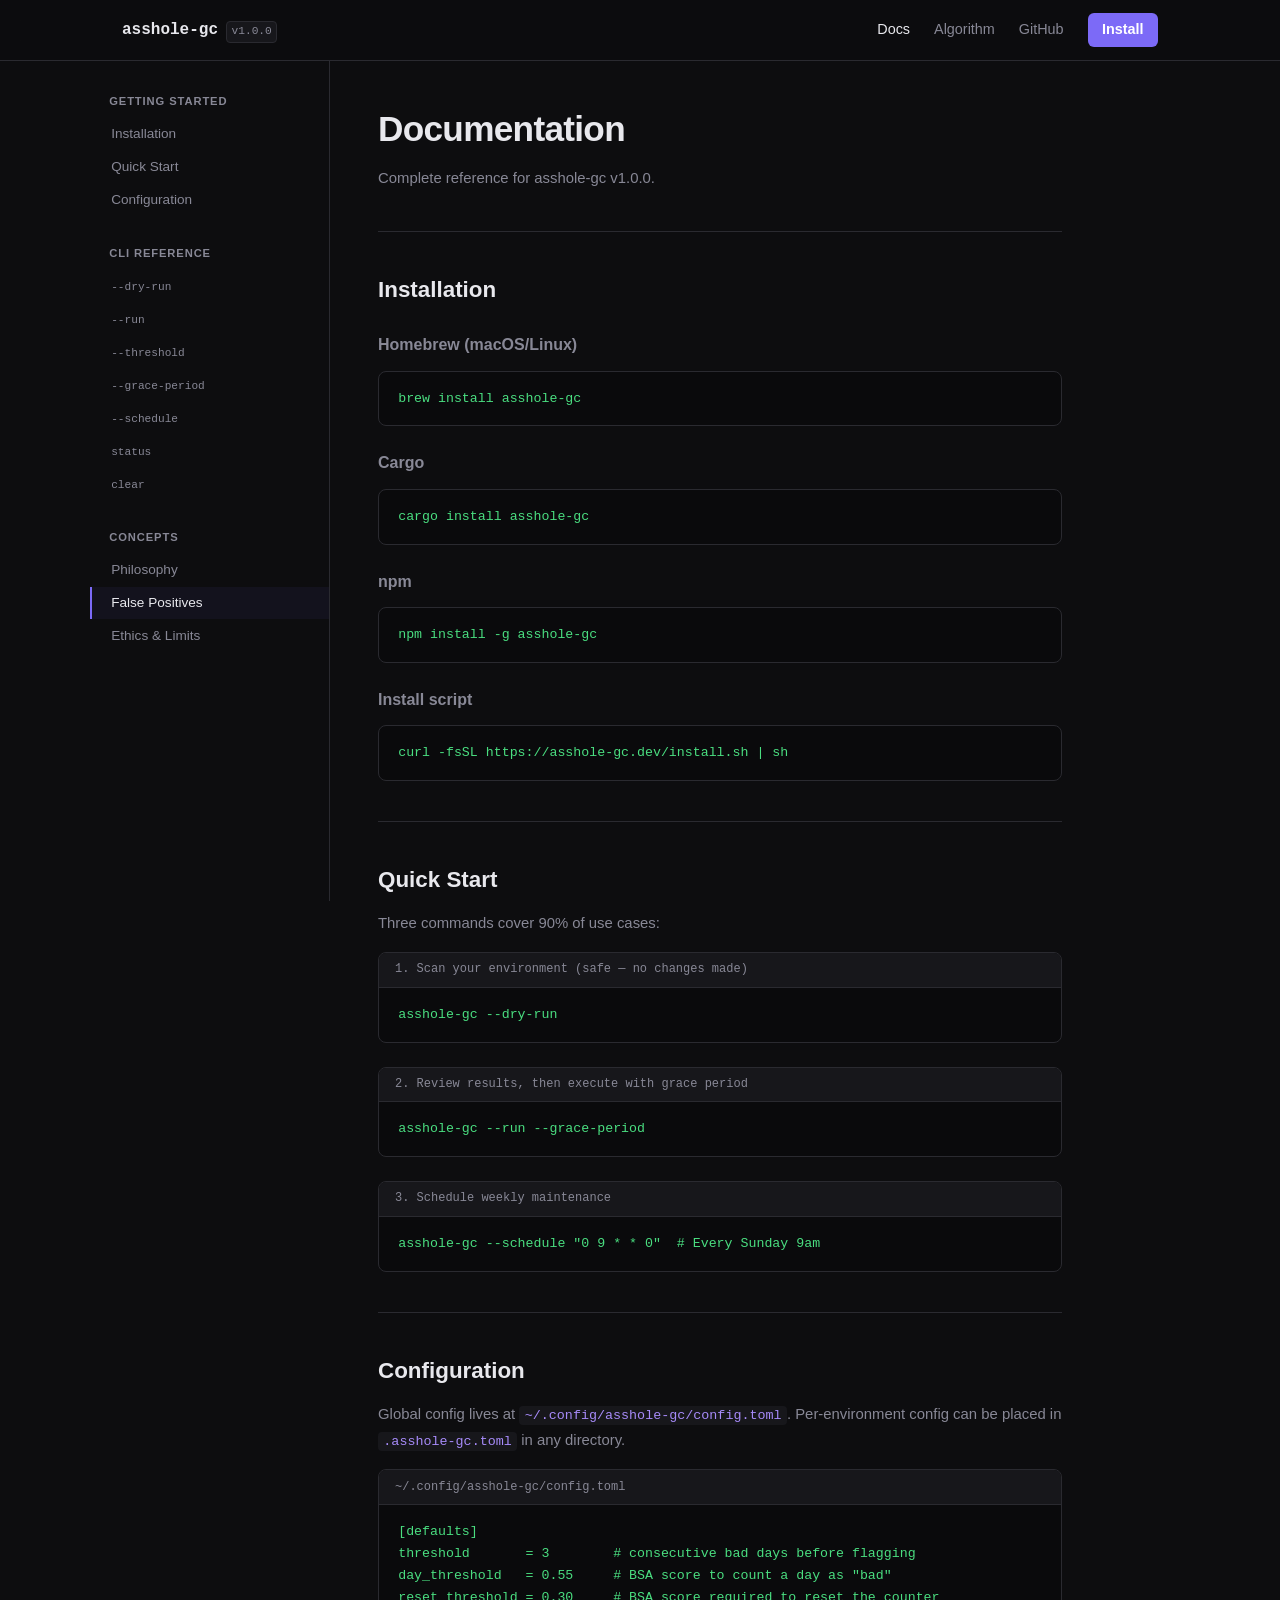
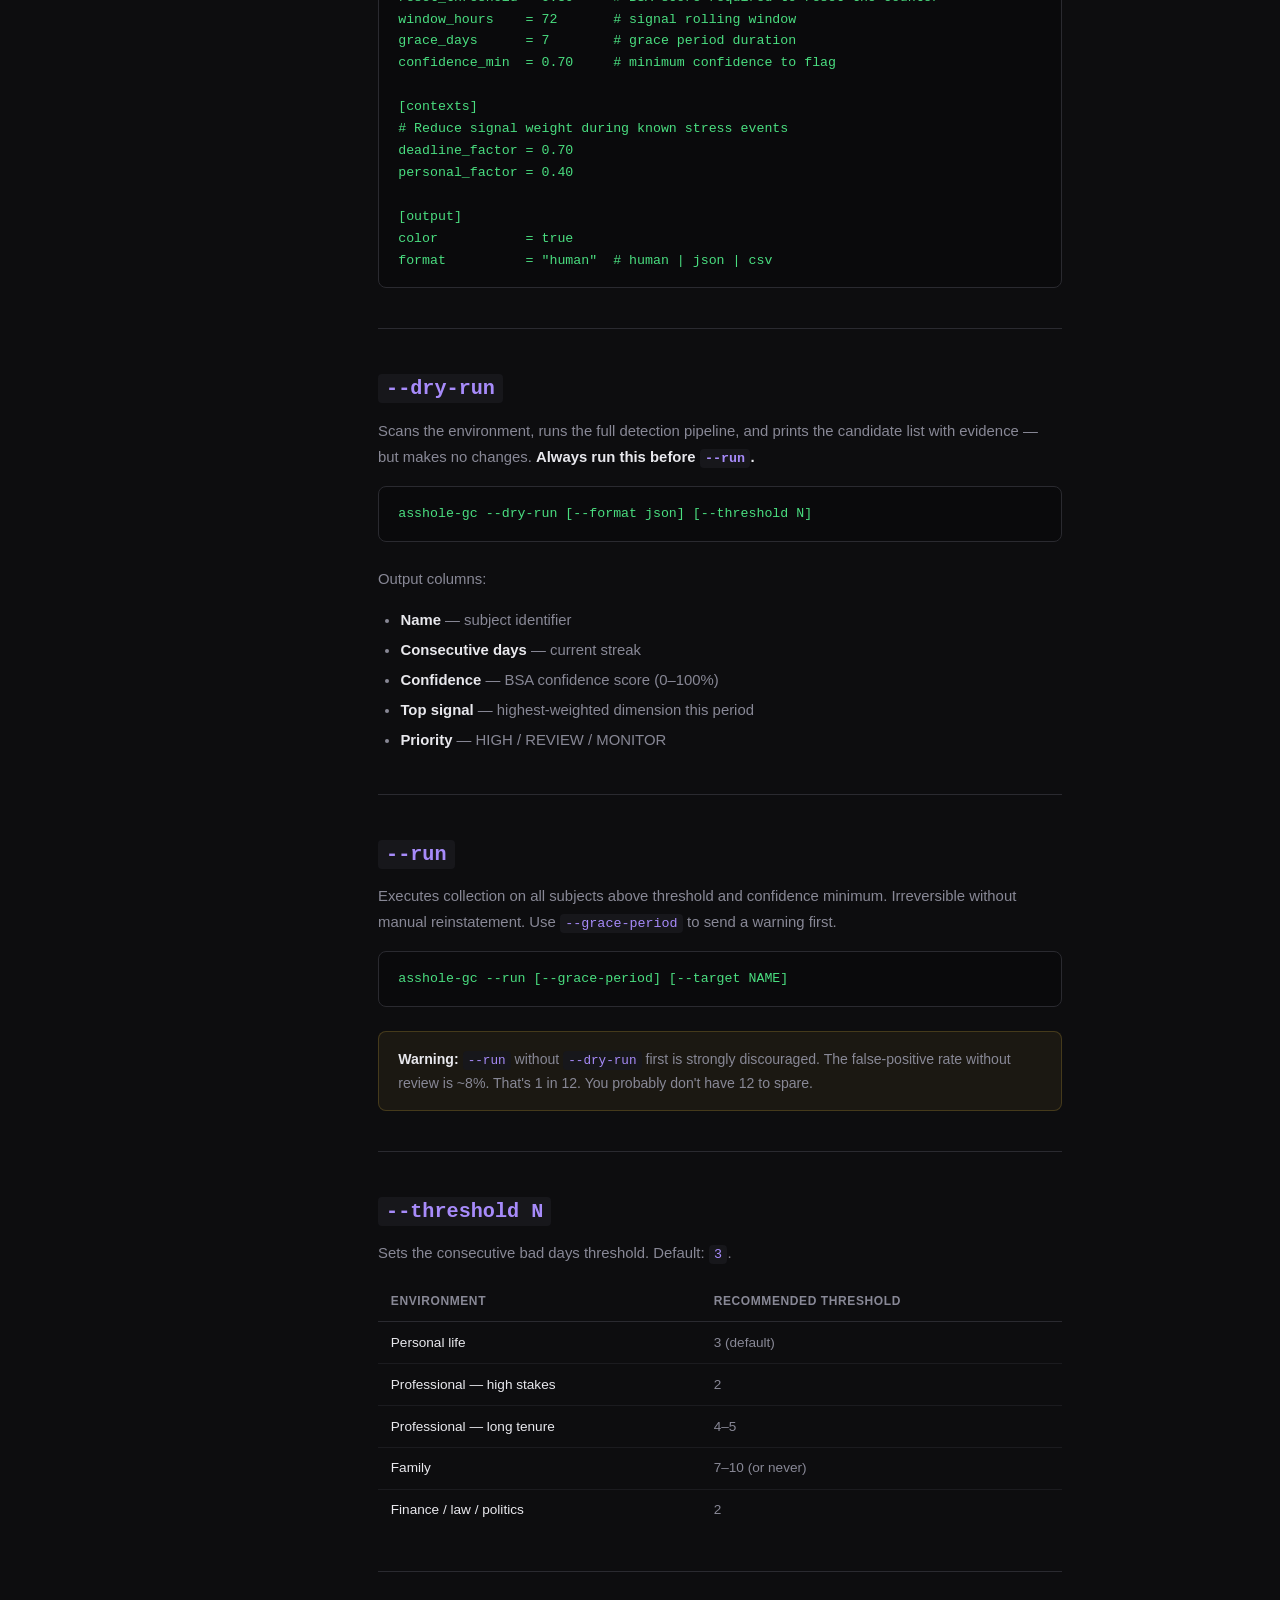
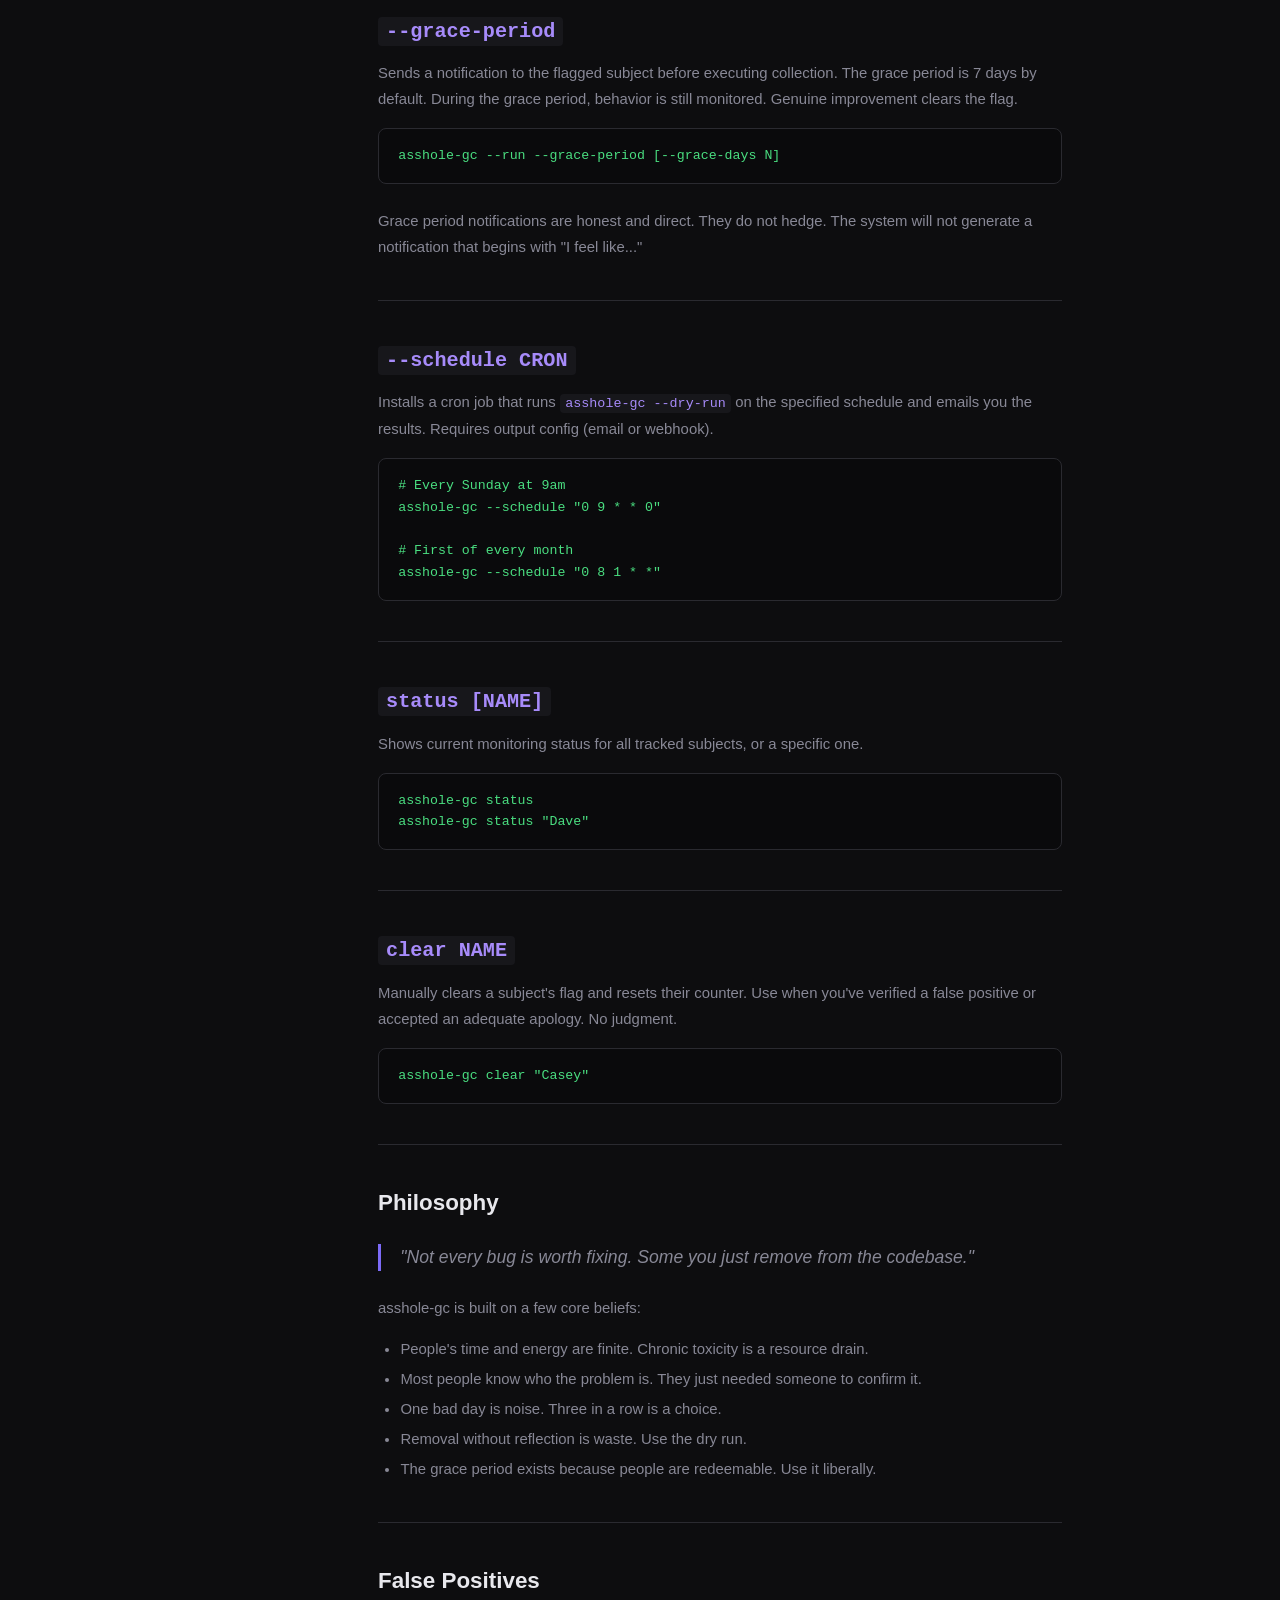
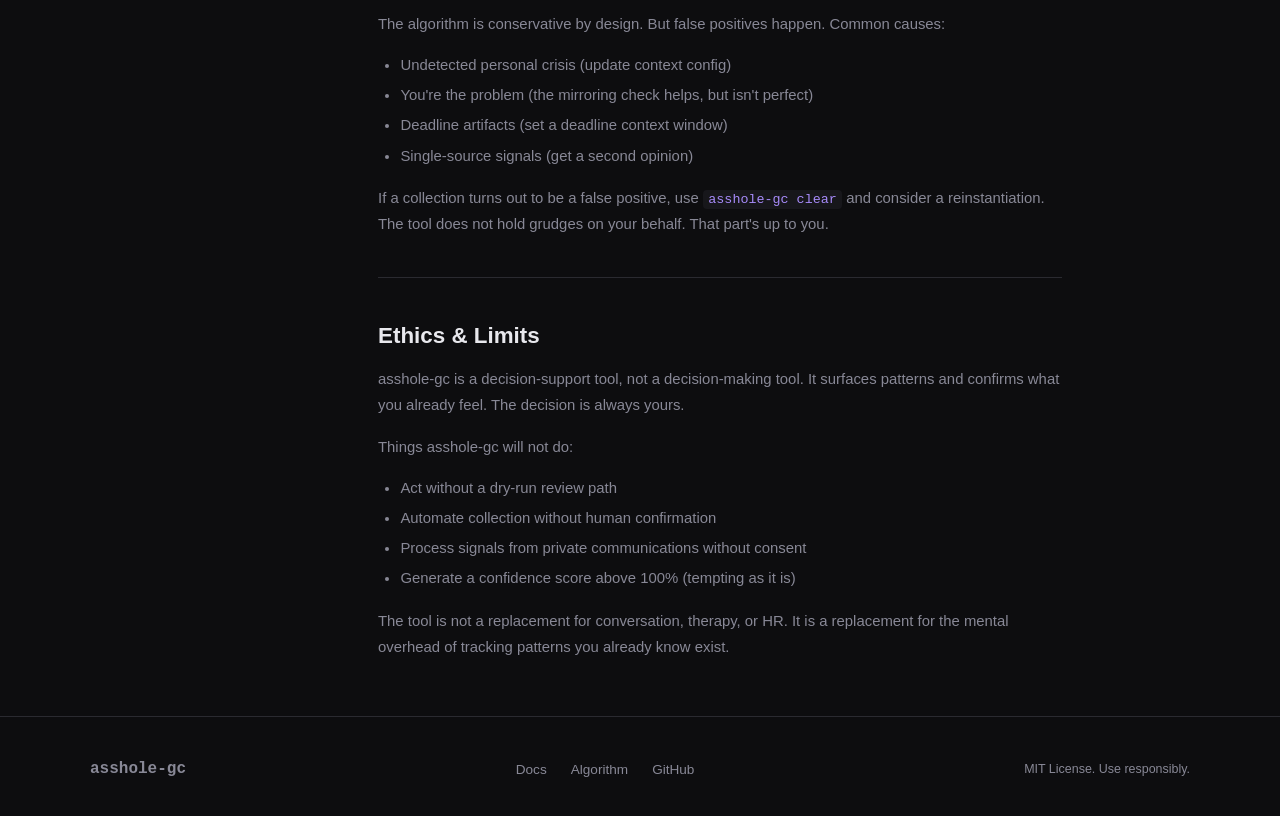
==== docs/docs.html @ 0bd1ebce "Fix docs root for GitHub Pages" ====
<!DOCTYPE html>
<html lang="en">
<head>
  <meta charset="UTF-8">
  <meta name="viewport" content="width=device-width, initial-scale=1.0">
  <title>Documentation — asshole-gc</title>
  <link rel="stylesheet" href="style.css">
  <link rel="stylesheet" href="docs.css">
  <link rel="icon" href="favicon.svg" type="image/svg+xml">
</head>
<body>

  <header>
    <nav>
      <div class="logo"><a href="index.html" style="color:inherit;text-decoration:none"><span class="logo-cmd">asshole-gc</span></a><span class="logo-version">v1.0.0</span></div>
      <div class="nav-links">
        <a href="docs.html" style="color:var(--text)">Docs</a>
        <a href="algorithm.html">Algorithm</a>
        <a href="https://github.com/garrick99/asshole-gc" target="_blank">GitHub</a>
        <a href="index.html#install" class="btn-nav">Install</a>
      </div>
    </nav>
  </header>

  <div class="docs-layout">
    <aside class="sidebar">
      <div class="sidebar-section">
        <div class="sidebar-label">Getting Started</div>
        <a href="#install" class="sidebar-link active">Installation</a>
        <a href="#quickstart" class="sidebar-link">Quick Start</a>
        <a href="#config" class="sidebar-link">Configuration</a>
      </div>
      <div class="sidebar-section">
        <div class="sidebar-label">CLI Reference</div>
        <a href="#dry-run" class="sidebar-link"><code>--dry-run</code></a>
        <a href="#run" class="sidebar-link"><code>--run</code></a>
        <a href="#threshold" class="sidebar-link"><code>--threshold</code></a>
        <a href="#grace-period" class="sidebar-link"><code>--grace-period</code></a>
        <a href="#schedule" class="sidebar-link"><code>--schedule</code></a>
        <a href="#status" class="sidebar-link"><code>status</code></a>
        <a href="#clear" class="sidebar-link"><code>clear</code></a>
      </div>
      <div class="sidebar-section">
        <div class="sidebar-label">Concepts</div>
        <a href="#philosophy" class="sidebar-link">Philosophy</a>
        <a href="#false-positives" class="sidebar-link">False Positives</a>
        <a href="#ethics" class="sidebar-link">Ethics & Limits</a>
      </div>
    </aside>

    <main class="docs-content">

      <h1>Documentation</h1>
      <p class="doc-lead">Complete reference for asshole-gc v1.0.0.</p>

      <hr class="doc-divider">

      <h2 id="install">Installation</h2>

      <h3>Homebrew (macOS/Linux)</h3>
      <div class="code-snippet">
        <pre><code>brew install asshole-gc</code></pre>
      </div>

      <h3>Cargo</h3>
      <div class="code-snippet">
        <pre><code>cargo install asshole-gc</code></pre>
      </div>

      <h3>npm</h3>
      <div class="code-snippet">
        <pre><code>npm install -g asshole-gc</code></pre>
      </div>

      <h3>Install script</h3>
      <div class="code-snippet">
        <pre><code>curl -fsSL https://asshole-gc.dev/install.sh | sh</code></pre>
      </div>

      <hr class="doc-divider">

      <h2 id="quickstart">Quick Start</h2>
      <p>Three commands cover 90% of use cases:</p>

      <div class="code-snippet">
        <div class="snippet-header">1. Scan your environment (safe — no changes made)</div>
        <pre><code>asshole-gc --dry-run</code></pre>
      </div>

      <div class="code-snippet">
        <div class="snippet-header">2. Review results, then execute with grace period</div>
        <pre><code>asshole-gc --run --grace-period</code></pre>
      </div>

      <div class="code-snippet">
        <div class="snippet-header">3. Schedule weekly maintenance</div>
        <pre><code>asshole-gc --schedule "0 9 * * 0"  # Every Sunday 9am</code></pre>
      </div>

      <hr class="doc-divider">

      <h2 id="config">Configuration</h2>
      <p>
        Global config lives at <code>~/.config/asshole-gc/config.toml</code>.
        Per-environment config can be placed in <code>.asshole-gc.toml</code>
        in any directory.
      </p>

      <div class="code-snippet">
        <div class="snippet-header">~/.config/asshole-gc/config.toml</div>
        <pre><code>[defaults]
threshold       = 3        # consecutive bad days before flagging
day_threshold   = 0.55     # BSA score to count a day as "bad"
reset_threshold = 0.30     # BSA score required to reset the counter
window_hours    = 72       # signal rolling window
grace_days      = 7        # grace period duration
confidence_min  = 0.70     # minimum confidence to flag

[contexts]
# Reduce signal weight during known stress events
deadline_factor = 0.70
personal_factor = 0.40

[output]
color           = true
format          = "human"  # human | json | csv</code></pre>
      </div>

      <hr class="doc-divider">

      <h2 id="dry-run"><code>--dry-run</code></h2>
      <p>
        Scans the environment, runs the full detection pipeline, and prints
        the candidate list with evidence — but makes no changes.
        <strong>Always run this before <code>--run</code>.</strong>
      </p>

      <div class="code-snippet">
        <pre><code>asshole-gc --dry-run [--format json] [--threshold N]</code></pre>
      </div>

      <p>Output columns:</p>
      <ul class="doc-list">
        <li><strong>Name</strong> — subject identifier</li>
        <li><strong>Consecutive days</strong> — current streak</li>
        <li><strong>Confidence</strong> — BSA confidence score (0–100%)</li>
        <li><strong>Top signal</strong> — highest-weighted dimension this period</li>
        <li><strong>Priority</strong> — HIGH / REVIEW / MONITOR</li>
      </ul>

      <hr class="doc-divider">

      <h2 id="run"><code>--run</code></h2>
      <p>
        Executes collection on all subjects above threshold and confidence minimum.
        Irreversible without manual reinstatement.
        Use <code>--grace-period</code> to send a warning first.
      </p>

      <div class="code-snippet">
        <pre><code>asshole-gc --run [--grace-period] [--target NAME]</code></pre>
      </div>

      <div class="callout warning">
        <strong>Warning:</strong> <code>--run</code> without <code>--dry-run</code> first
        is strongly discouraged. The false-positive rate without review is ~8%.
        That's 1 in 12. You probably don't have 12 to spare.
      </div>

      <hr class="doc-divider">

      <h2 id="threshold"><code>--threshold N</code></h2>
      <p>
        Sets the consecutive bad days threshold. Default: <code>3</code>.
      </p>

      <table class="doc-table">
        <thead><tr><th>Environment</th><th>Recommended threshold</th></tr></thead>
        <tbody>
          <tr><td>Personal life</td><td>3 (default)</td></tr>
          <tr><td>Professional — high stakes</td><td>2</td></tr>
          <tr><td>Professional — long tenure</td><td>4–5</td></tr>
          <tr><td>Family</td><td>7–10 (or never)</td></tr>
          <tr><td>Finance / law / politics</td><td>2</td></tr>
        </tbody>
      </table>

      <hr class="doc-divider">

      <h2 id="grace-period"><code>--grace-period</code></h2>
      <p>
        Sends a notification to the flagged subject before executing collection.
        The grace period is 7 days by default. During the grace period, behavior
        is still monitored. Genuine improvement clears the flag.
      </p>

      <div class="code-snippet">
        <pre><code>asshole-gc --run --grace-period [--grace-days N]</code></pre>
      </div>

      <p>
        Grace period notifications are honest and direct. They do not hedge.
        The system will not generate a notification that begins with "I feel like..."
      </p>

      <hr class="doc-divider">

      <h2 id="schedule"><code>--schedule CRON</code></h2>
      <p>
        Installs a cron job that runs <code>asshole-gc --dry-run</code> on the specified
        schedule and emails you the results. Requires output config (email or webhook).
      </p>

      <div class="code-snippet">
        <pre><code># Every Sunday at 9am
asshole-gc --schedule "0 9 * * 0"

# First of every month
asshole-gc --schedule "0 8 1 * *"</code></pre>
      </div>

      <hr class="doc-divider">

      <h2 id="status"><code>status [NAME]</code></h2>
      <p>
        Shows current monitoring status for all tracked subjects, or a specific one.
      </p>

      <div class="code-snippet">
        <pre><code>asshole-gc status
asshole-gc status "Dave"</code></pre>
      </div>

      <hr class="doc-divider">

      <h2 id="clear"><code>clear NAME</code></h2>
      <p>
        Manually clears a subject's flag and resets their counter.
        Use when you've verified a false positive or accepted an adequate apology.
        No judgment.
      </p>

      <div class="code-snippet">
        <pre><code>asshole-gc clear "Casey"</code></pre>
      </div>

      <hr class="doc-divider">

      <h2 id="philosophy">Philosophy</h2>
      <blockquote style="font-size:1.1rem; border-left: 3px solid var(--accent); padding-left: 1.2rem; color: var(--sub); margin: 1.5rem 0;">
        "Not every bug is worth fixing. Some you just remove from the codebase."
      </blockquote>

      <p>
        asshole-gc is built on a few core beliefs:
      </p>
      <ul class="doc-list">
        <li>People's time and energy are finite. Chronic toxicity is a resource drain.</li>
        <li>Most people know who the problem is. They just needed someone to confirm it.</li>
        <li>One bad day is noise. Three in a row is a choice.</li>
        <li>Removal without reflection is waste. Use the dry run.</li>
        <li>The grace period exists because people are redeemable. Use it liberally.</li>
      </ul>

      <hr class="doc-divider">

      <h2 id="false-positives">False Positives</h2>
      <p>
        The algorithm is conservative by design. But false positives happen.
        Common causes:
      </p>
      <ul class="doc-list">
        <li>Undetected personal crisis (update context config)</li>
        <li>You're the problem (the mirroring check helps, but isn't perfect)</li>
        <li>Deadline artifacts (set a deadline context window)</li>
        <li>Single-source signals (get a second opinion)</li>
      </ul>
      <p>
        If a collection turns out to be a false positive, use <code>asshole-gc clear</code>
        and consider a reinstantiation. The tool does not hold grudges on your behalf.
        That part's up to you.
      </p>

      <hr class="doc-divider">

      <h2 id="ethics">Ethics & Limits</h2>
      <p>
        asshole-gc is a decision-support tool, not a decision-making tool.
        It surfaces patterns and confirms what you already feel. The decision
        is always yours.
      </p>
      <p>
        Things asshole-gc will not do:
      </p>
      <ul class="doc-list">
        <li>Act without a dry-run review path</li>
        <li>Automate collection without human confirmation</li>
        <li>Process signals from private communications without consent</li>
        <li>Generate a confidence score above 100% (tempting as it is)</li>
      </ul>
      <p>
        The tool is not a replacement for conversation, therapy, or HR.
        It is a replacement for the mental overhead of tracking patterns you
        already know exist.
      </p>

    </main>
  </div>

  <footer>
    <div class="footer-inner">
      <div class="footer-logo">asshole-gc</div>
      <div class="footer-links">
        <a href="docs.html">Docs</a>
        <a href="algorithm.html">Algorithm</a>
        <a href="https://github.com/garrick99/asshole-gc">GitHub</a>
      </div>
      <div class="footer-copy">MIT License. Use responsibly.</div>
    </div>
  </footer>

  <script src="main.js"></script>
</body>
</html>
---- docs/style.css ----
/* ─── Reset & Base ─────────────────────────────────────────────────── */
*, *::before, *::after { box-sizing: border-box; margin: 0; padding: 0; }

:root {
  --bg:       #0d0d0f;
  --bg2:      #111114;
  --bg3:      #17171b;
  --border:   #2a2a30;
  --text:     #e8e8ed;
  --sub:      #888896;
  --red:      #ff5c5c;
  --yellow:   #f0c040;
  --green:    #4ade80;
  --accent:   #7c6af7;
  --accent2:  #a78bfa;
  --mono:     'JetBrains Mono', 'Fira Code', 'Cascadia Code', monospace;
  --sans:     -apple-system, BlinkMacSystemFont, 'Segoe UI', sans-serif;
}

html { scroll-behavior: smooth; }

body {
  background: var(--bg);
  color: var(--text);
  font-family: var(--sans);
  font-size: 16px;
  line-height: 1.6;
  -webkit-font-smoothing: antialiased;
}

a { color: var(--accent2); text-decoration: none; }
a:hover { text-decoration: underline; }

code {
  font-family: var(--mono);
  font-size: 0.9em;
  background: var(--bg3);
  padding: 0.15em 0.4em;
  border-radius: 4px;
  color: var(--accent2);
}

/* ─── Nav ───────────────────────────────────────────────────────────── */
header {
  position: sticky;
  top: 0;
  z-index: 100;
  border-bottom: 1px solid var(--border);
  background: rgba(13,13,15,0.85);
  backdrop-filter: blur(12px);
}

nav {
  max-width: 1100px;
  margin: 0 auto;
  padding: 0 2rem;
  height: 60px;
  display: flex;
  align-items: center;
  justify-content: space-between;
}

.logo { display: flex; align-items: baseline; gap: 0.5rem; }
.logo-cmd {
  font-family: var(--mono);
  font-size: 1rem;
  font-weight: 700;
  color: var(--text);
}
.logo-version {
  font-family: var(--mono);
  font-size: 0.7rem;
  color: var(--sub);
  background: var(--bg3);
  padding: 0.1em 0.4em;
  border-radius: 4px;
  border: 1px solid var(--border);
}

.nav-links { display: flex; align-items: center; gap: 1.5rem; }
.nav-links a { color: var(--sub); font-size: 0.9rem; transition: color 0.2s; }
.nav-links a:hover { color: var(--text); text-decoration: none; }

.btn-nav {
  background: var(--accent);
  color: #fff !important;
  padding: 0.4em 1em;
  border-radius: 6px;
  font-size: 0.85rem;
  font-weight: 600;
  transition: background 0.2s;
}
.btn-nav:hover { background: var(--accent2); }

/* ─── Buttons ───────────────────────────────────────────────────────── */
.btn-primary {
  display: inline-block;
  background: var(--accent);
  color: #fff;
  padding: 0.7em 1.6em;
  border-radius: 8px;
  font-weight: 600;
  font-size: 0.95rem;
  transition: background 0.2s, transform 0.1s;
}
.btn-primary:hover { background: var(--accent2); text-decoration: none; transform: translateY(-1px); }

.btn-secondary {
  display: inline-block;
  border: 1px solid var(--border);
  color: var(--text);
  padding: 0.7em 1.6em;
  border-radius: 8px;
  font-weight: 500;
  font-size: 0.95rem;
  transition: border-color 0.2s, background 0.2s;
}
.btn-secondary:hover { border-color: var(--accent); text-decoration: none; background: var(--bg3); }

/* ─── Hero ──────────────────────────────────────────────────────────── */
.hero {
  max-width: 900px;
  margin: 0 auto;
  padding: 5rem 2rem 4rem;
  text-align: center;
}

.hero-badge {
  display: inline-block;
  font-family: var(--mono);
  font-size: 0.75rem;
  color: var(--green);
  background: rgba(74,222,128,0.08);
  border: 1px solid rgba(74,222,128,0.2);
  padding: 0.3em 0.9em;
  border-radius: 99px;
  margin-bottom: 1.5rem;
}

.hero h1 {
  font-size: clamp(2.8rem, 6vw, 4.5rem);
  font-weight: 800;
  line-height: 1.1;
  letter-spacing: -0.03em;
  margin-bottom: 1.25rem;
  background: linear-gradient(135deg, #fff 0%, #a78bfa 100%);
  -webkit-background-clip: text;
  -webkit-text-fill-color: transparent;
  background-clip: text;
}

.hero-sub {
  font-size: 1.1rem;
  color: var(--sub);
  max-width: 580px;
  margin: 0 auto 2rem;
  line-height: 1.7;
}

.hero-actions {
  display: flex;
  gap: 1rem;
  justify-content: center;
  margin-bottom: 3rem;
}

/* ─── Terminal ──────────────────────────────────────────────────────── */
.terminal {
  background: #0a0a0c;
  border: 1px solid var(--border);
  border-radius: 12px;
  overflow: hidden;
  text-align: left;
  box-shadow: 0 24px 60px rgba(0,0,0,0.6);
  max-width: 680px;
  margin: 0 auto;
}

.terminal-bar {
  background: var(--bg3);
  border-bottom: 1px solid var(--border);
  padding: 0.6rem 1rem;
  display: flex;
  align-items: center;
  gap: 0.4rem;
}
.dot { width: 12px; height: 12px; border-radius: 50%; }
.dot.red    { background: #ff5f57; }
.dot.yellow { background: #febc2e; }
.dot.green  { background: #28c840; }
.terminal-title { margin-left: auto; font-size: 0.75rem; color: var(--sub); font-family: var(--mono); }

.terminal-body {
  padding: 1.2rem 1.4rem;
  font-family: var(--mono);
  font-size: 0.82rem;
  line-height: 1.8;
}
.term-line { display: block; }
.term-line .prompt { color: var(--green); margin-right: 0.5em; }
.term-line.out { color: var(--sub); padding-left: 0; }
.term-line .red    { color: var(--red); }
.term-line .yellow { color: var(--yellow); }
.term-line .green  { color: var(--green); }
.term-line .dim    { color: #555; }
.cursor { animation: blink 1s step-end infinite; }
@keyframes blink { 50% { opacity: 0; } }

/* ─── Stats ─────────────────────────────────────────────────────────── */
.stats {
  border-top: 1px solid var(--border);
  border-bottom: 1px solid var(--border);
  background: var(--bg2);
  display: grid;
  grid-template-columns: repeat(4, 1fr);
  max-width: 1100px;
  margin: 0 auto;
}

.stat {
  padding: 2.5rem 2rem;
  text-align: center;
  border-right: 1px solid var(--border);
}
.stat:last-child { border-right: none; }

.stat-num {
  font-family: var(--mono);
  font-size: 2.5rem;
  font-weight: 700;
  color: var(--accent2);
  margin-bottom: 0.4rem;
}

.stat-label {
  font-size: 0.85rem;
  color: var(--sub);
  line-height: 1.4;
}

/* ─── Features ──────────────────────────────────────────────────────── */
.features {
  max-width: 1100px;
  margin: 0 auto;
  padding: 5rem 2rem;
}

.features h2 {
  font-size: clamp(1.6rem, 3vw, 2.2rem);
  font-weight: 700;
  margin-bottom: 3rem;
  text-align: center;
  color: var(--text);
}

.feature-grid {
  display: grid;
  grid-template-columns: repeat(3, 1fr);
  gap: 1.5rem;
}

.feature-card {
  background: var(--bg2);
  border: 1px solid var(--border);
  border-radius: 12px;
  padding: 1.8rem;
  transition: border-color 0.2s;
}
.feature-card:hover { border-color: var(--accent); }

.feature-icon { font-size: 1.8rem; margin-bottom: 0.8rem; }
.feature-card h3 { font-size: 1rem; font-weight: 600; margin-bottom: 0.5rem; }
.feature-card p { font-size: 0.88rem; color: var(--sub); line-height: 1.6; }
.feature-card code { font-size: 0.82em; }

/* ─── Algorithm teaser ──────────────────────────────────────────────── */
.algorithm-teaser {
  max-width: 1100px;
  margin: 0 auto;
  padding: 4rem 2rem;
  display: grid;
  grid-template-columns: 1fr 1fr;
  gap: 4rem;
  align-items: center;
  border-top: 1px solid var(--border);
}

.algo-text h2 {
  font-size: 1.8rem;
  font-weight: 700;
  margin-bottom: 1rem;
}
.algo-text p {
  color: var(--sub);
  font-size: 0.92rem;
  line-height: 1.7;
  margin-bottom: 1rem;
}

.algo-code {
  background: #0a0a0c;
  border: 1px solid var(--border);
  border-radius: 10px;
  overflow: hidden;
}

.algo-code pre {
  padding: 1.5rem;
  font-family: var(--mono);
  font-size: 0.8rem;
  line-height: 1.7;
  overflow-x: auto;
}

.algo-code .kw  { color: #c084fc; }
.algo-code .fn  { color: #60a5fa; }
.algo-code .cmt { color: #4b5563; }
.algo-code .num { color: var(--yellow); }

/* ─── Install ───────────────────────────────────────────────────────── */
.install {
  background: var(--bg2);
  border-top: 1px solid var(--border);
  border-bottom: 1px solid var(--border);
  padding: 5rem 2rem;
  text-align: center;
}

.install h2 {
  font-size: 2rem;
  font-weight: 700;
  margin-bottom: 0.5rem;
}
.install-sub { color: var(--sub); margin-bottom: 2rem; }

.install-tabs {
  display: flex;
  justify-content: center;
  gap: 0.5rem;
  margin-bottom: 1rem;
}

.tab {
  background: none;
  border: 1px solid var(--border);
  color: var(--sub);
  padding: 0.4em 1em;
  border-radius: 6px;
  cursor: pointer;
  font-size: 0.85rem;
  font-family: var(--mono);
  transition: all 0.2s;
}
.tab:hover, .tab.active {
  background: var(--bg3);
  color: var(--text);
  border-color: var(--accent);
}

.install-block { display: none; }
.install-block.active { display: block; }

.code-block {
  display: inline-flex;
  align-items: center;
  gap: 1rem;
  background: #0a0a0c;
  border: 1px solid var(--border);
  border-radius: 8px;
  padding: 0.8em 1.2em;
  font-family: var(--mono);
  font-size: 0.95rem;
  color: var(--green);
}

.copy-btn {
  background: var(--bg3);
  border: 1px solid var(--border);
  color: var(--sub);
  padding: 0.2em 0.6em;
  border-radius: 4px;
  cursor: pointer;
  font-size: 0.75rem;
  transition: all 0.2s;
}
.copy-btn:hover { color: var(--text); border-color: var(--accent); }

/* ─── Philosophy ────────────────────────────────────────────────────── */
.philosophy {
  padding: 5rem 2rem;
  text-align: center;
}

blockquote {
  font-size: clamp(1.2rem, 2.5vw, 1.7rem);
  font-style: italic;
  color: var(--text);
  line-height: 1.5;
  max-width: 600px;
  margin: 0 auto 1rem;
  font-weight: 300;
}

.phil-sub { color: var(--sub); font-size: 0.85rem; font-family: var(--mono); }

/* ─── Contributing ──────────────────────────────────────────────────── */
.contributing {
  background: var(--bg2);
  border-top: 1px solid var(--border);
  padding: 4rem 2rem;
  text-align: center;
}
.contributing h2 { font-size: 1.8rem; font-weight: 700; margin-bottom: 1rem; }
.contributing p { color: var(--sub); margin-bottom: 2rem; font-size: 0.95rem; }

/* ─── Footer ────────────────────────────────────────────────────────── */
footer {
  border-top: 1px solid var(--border);
  padding: 2.5rem 2rem;
}

.footer-inner {
  max-width: 1100px;
  margin: 0 auto;
  display: flex;
  align-items: center;
  justify-content: space-between;
  gap: 2rem;
}

.footer-logo {
  font-family: var(--mono);
  font-weight: 700;
  color: var(--sub);
}

.footer-links { display: flex; gap: 1.5rem; }
.footer-links a { color: var(--sub); font-size: 0.85rem; }
.footer-links a:hover { color: var(--text); text-decoration: none; }

.footer-copy { color: var(--sub); font-size: 0.78rem; text-align: right; line-height: 1.5; }

/* ─── Responsive ────────────────────────────────────────────────────── */
@media (max-width: 768px) {
  .stats { grid-template-columns: repeat(2, 1fr); }
  .stat { border-right: none; border-bottom: 1px solid var(--border); }
  .feature-grid { grid-template-columns: 1fr; }
  .algorithm-teaser { grid-template-columns: 1fr; gap: 2rem; }
  .footer-inner { flex-direction: column; text-align: center; }
  .footer-copy { text-align: center; }
  .nav-links { gap: 1rem; }
}

@media (max-width: 480px) {
  .hero h1 { font-size: 2.4rem; }
  .hero-actions { flex-direction: column; align-items: center; }
  .stats { grid-template-columns: 1fr 1fr; }
}
---- docs/docs.css ----
/* ─── Docs layout ───────────────────────────────────────────────────── */
.docs-layout {
  display: grid;
  grid-template-columns: 240px 1fr;
  max-width: 1100px;
  margin: 0 auto;
  min-height: calc(100vh - 60px - 80px);
}

/* ─── Sidebar ───────────────────────────────────────────────────────── */
.sidebar {
  border-right: 1px solid var(--border);
  padding: 2rem 0;
  position: sticky;
  top: 60px;
  height: calc(100vh - 60px);
  overflow-y: auto;
}

.sidebar-section { margin-bottom: 1.8rem; }

.sidebar-label {
  font-size: 0.7rem;
  font-weight: 700;
  text-transform: uppercase;
  letter-spacing: 0.08em;
  color: var(--sub);
  padding: 0 1.2rem;
  margin-bottom: 0.4rem;
}

.sidebar-link {
  display: block;
  padding: 0.35rem 1.2rem;
  font-size: 0.85rem;
  color: var(--sub);
  transition: color 0.15s, background 0.15s;
  border-left: 2px solid transparent;
}
.sidebar-link:hover, .sidebar-link.active {
  color: var(--text);
  text-decoration: none;
  background: rgba(124,106,247,0.06);
  border-left-color: var(--accent);
}
.sidebar-link code {
  background: none;
  padding: 0;
  font-size: 0.82em;
  color: inherit;
}

/* ─── Content ───────────────────────────────────────────────────────── */
.docs-content {
  padding: 2.5rem 3rem;
  max-width: 780px;
}

.docs-content h1 {
  font-size: 2.2rem;
  font-weight: 800;
  letter-spacing: -0.02em;
  margin-bottom: 0.5rem;
}

.doc-lead {
  color: var(--sub);
  font-size: 1.05rem;
  margin-bottom: 0;
}

.doc-divider {
  border: none;
  border-top: 1px solid var(--border);
  margin: 2.5rem 0;
}

.docs-content h2 {
  font-size: 1.4rem;
  font-weight: 700;
  margin-bottom: 0.75rem;
  scroll-margin-top: 80px;
}

.docs-content h3 {
  font-size: 1rem;
  font-weight: 600;
  margin: 1.5rem 0 0.5rem;
  color: var(--sub);
}

.docs-content p {
  color: var(--sub);
  line-height: 1.75;
  margin-bottom: 1rem;
  font-size: 0.93rem;
}

.docs-content p strong { color: var(--text); }

.doc-list {
  padding-left: 1.4rem;
  margin-bottom: 1rem;
}
.doc-list li {
  color: var(--sub);
  font-size: 0.93rem;
  line-height: 1.7;
  margin-bottom: 0.3rem;
}
.doc-list li strong { color: var(--text); }

/* ─── Code snippets ─────────────────────────────────────────────────── */
.code-snippet {
  background: #0a0a0c;
  border: 1px solid var(--border);
  border-radius: 8px;
  overflow: hidden;
  margin: 0.8rem 0 1.5rem;
}

.snippet-header {
  background: var(--bg3);
  border-bottom: 1px solid var(--border);
  padding: 0.45rem 1rem;
  font-size: 0.75rem;
  color: var(--sub);
  font-family: var(--mono);
}

.code-snippet pre {
  padding: 1rem 1.2rem;
  font-family: var(--mono);
  font-size: 0.83rem;
  line-height: 1.65;
  overflow-x: auto;
  color: var(--green);
}

.code-snippet code {
  background: none;
  padding: 0;
  color: var(--green);
  font-size: 0.83rem;
}

/* ─── Tables ────────────────────────────────────────────────────────── */
.doc-table {
  width: 100%;
  border-collapse: collapse;
  margin: 1rem 0 1.5rem;
  font-size: 0.85rem;
}

.doc-table th {
  text-align: left;
  font-weight: 600;
  color: var(--sub);
  font-size: 0.75rem;
  text-transform: uppercase;
  letter-spacing: 0.05em;
  padding: 0.6rem 0.8rem;
  border-bottom: 1px solid var(--border);
}

.doc-table td {
  padding: 0.6rem 0.8rem;
  border-bottom: 1px solid rgba(42,42,48,0.5);
  color: var(--sub);
  vertical-align: top;
}

.doc-table td:first-child { color: var(--text); }
.doc-table tr:last-child td { border-bottom: none; }

.weight { font-family: var(--mono); font-weight: 600; }
.weight.high { color: var(--red); }
.weight.med  { color: var(--yellow); }
.weight.low  { color: var(--green); }

/* ─── Callouts ──────────────────────────────────────────────────────── */
.callout {
  border-radius: 8px;
  padding: 1rem 1.2rem;
  margin: 1.2rem 0;
  font-size: 0.88rem;
  line-height: 1.6;
}
.callout.warning {
  background: rgba(240,192,64,0.06);
  border: 1px solid rgba(240,192,64,0.2);
  color: var(--sub);
}
.callout.info {
  background: rgba(124,106,247,0.06);
  border: 1px solid rgba(124,106,247,0.2);
  color: var(--sub);
}
.callout strong { color: var(--text); }

/* ─── Examples ──────────────────────────────────────────────────────── */
.example-block {
  background: var(--bg2);
  border: 1px solid var(--border);
  border-radius: 8px;
  padding: 1.2rem;
  margin: 0.8rem 0 1.5rem;
}
.example-meta {
  font-family: var(--mono);
  font-size: 0.78rem;
  color: var(--accent2);
  margin-bottom: 0.8rem;
}
.example-verdict {
  font-size: 0.85rem;
  color: var(--text);
  margin-top: 0.8rem;
  margin-bottom: 0;
  font-style: italic;
}

/* ─── Responsive ────────────────────────────────────────────────────── */
@media (max-width: 768px) {
  .docs-layout { grid-template-columns: 1fr; }
  .sidebar { display: none; }
  .docs-content { padding: 1.5rem; }
}
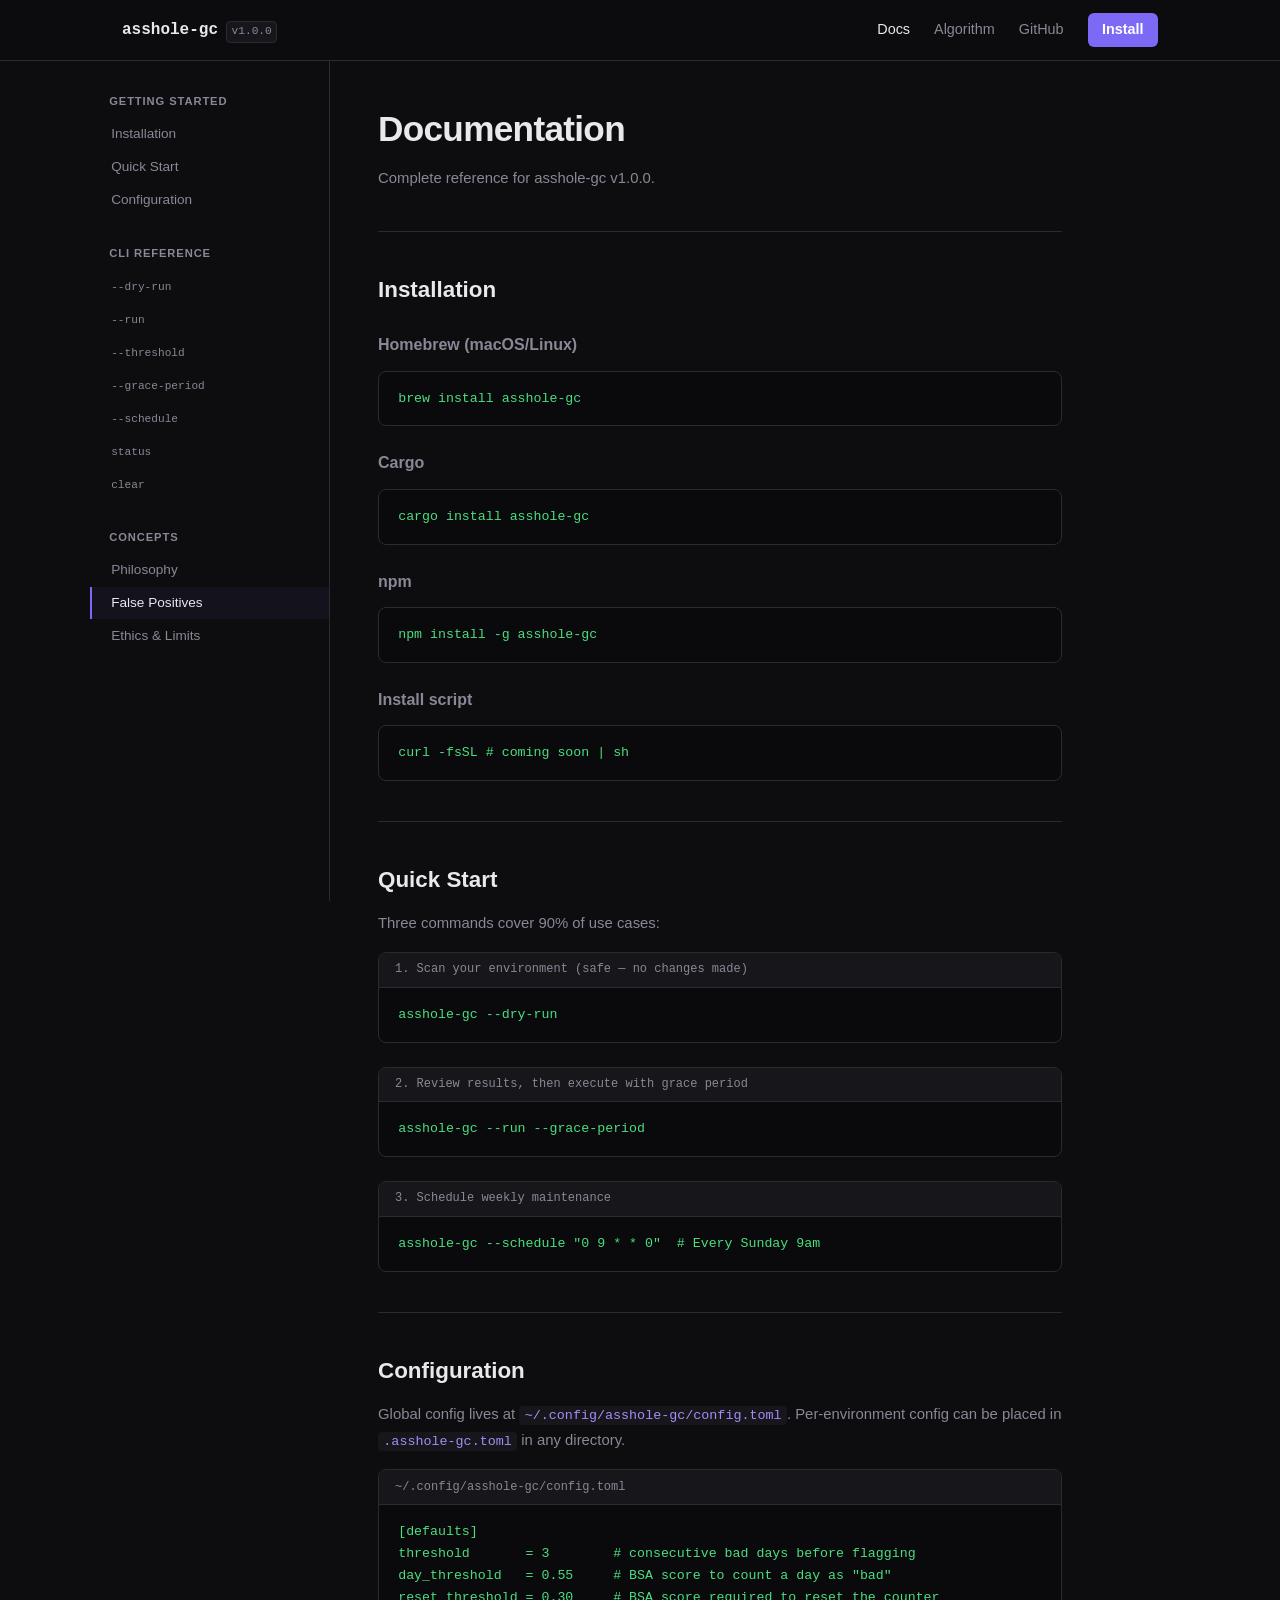
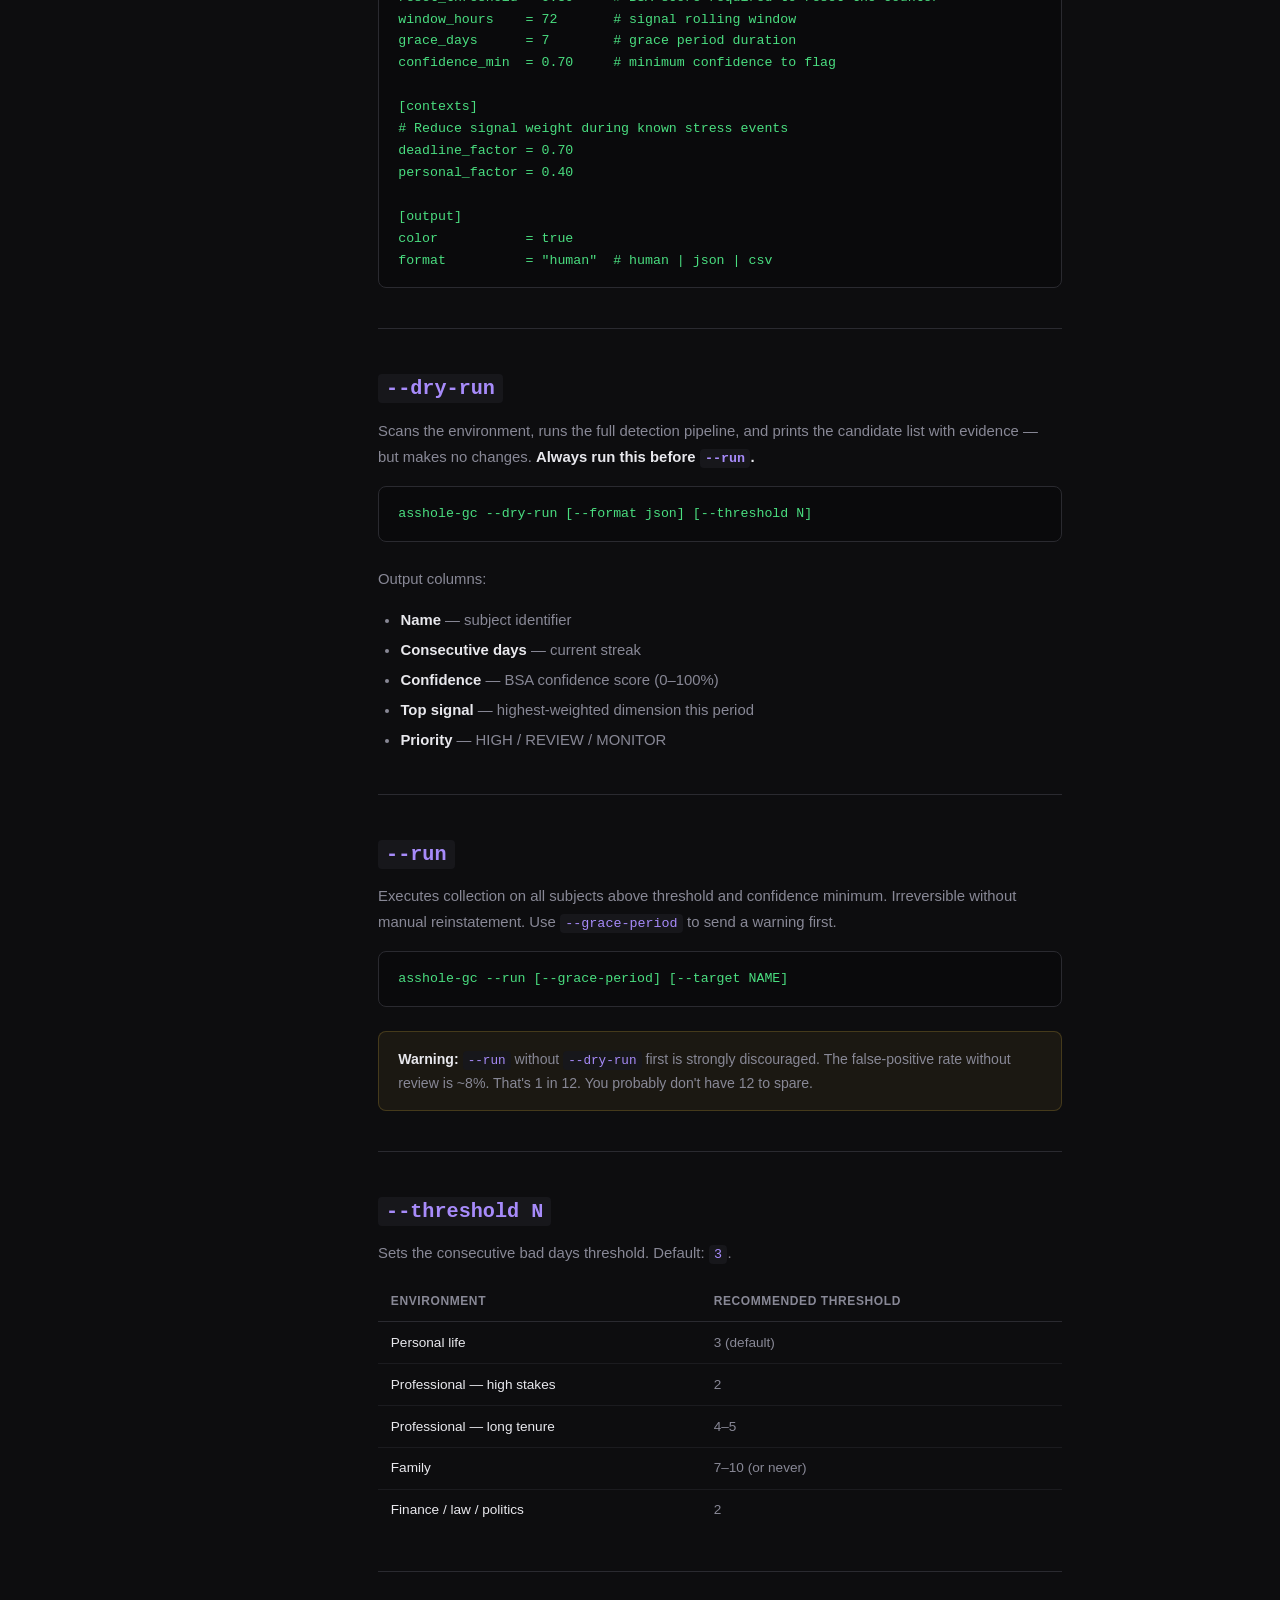
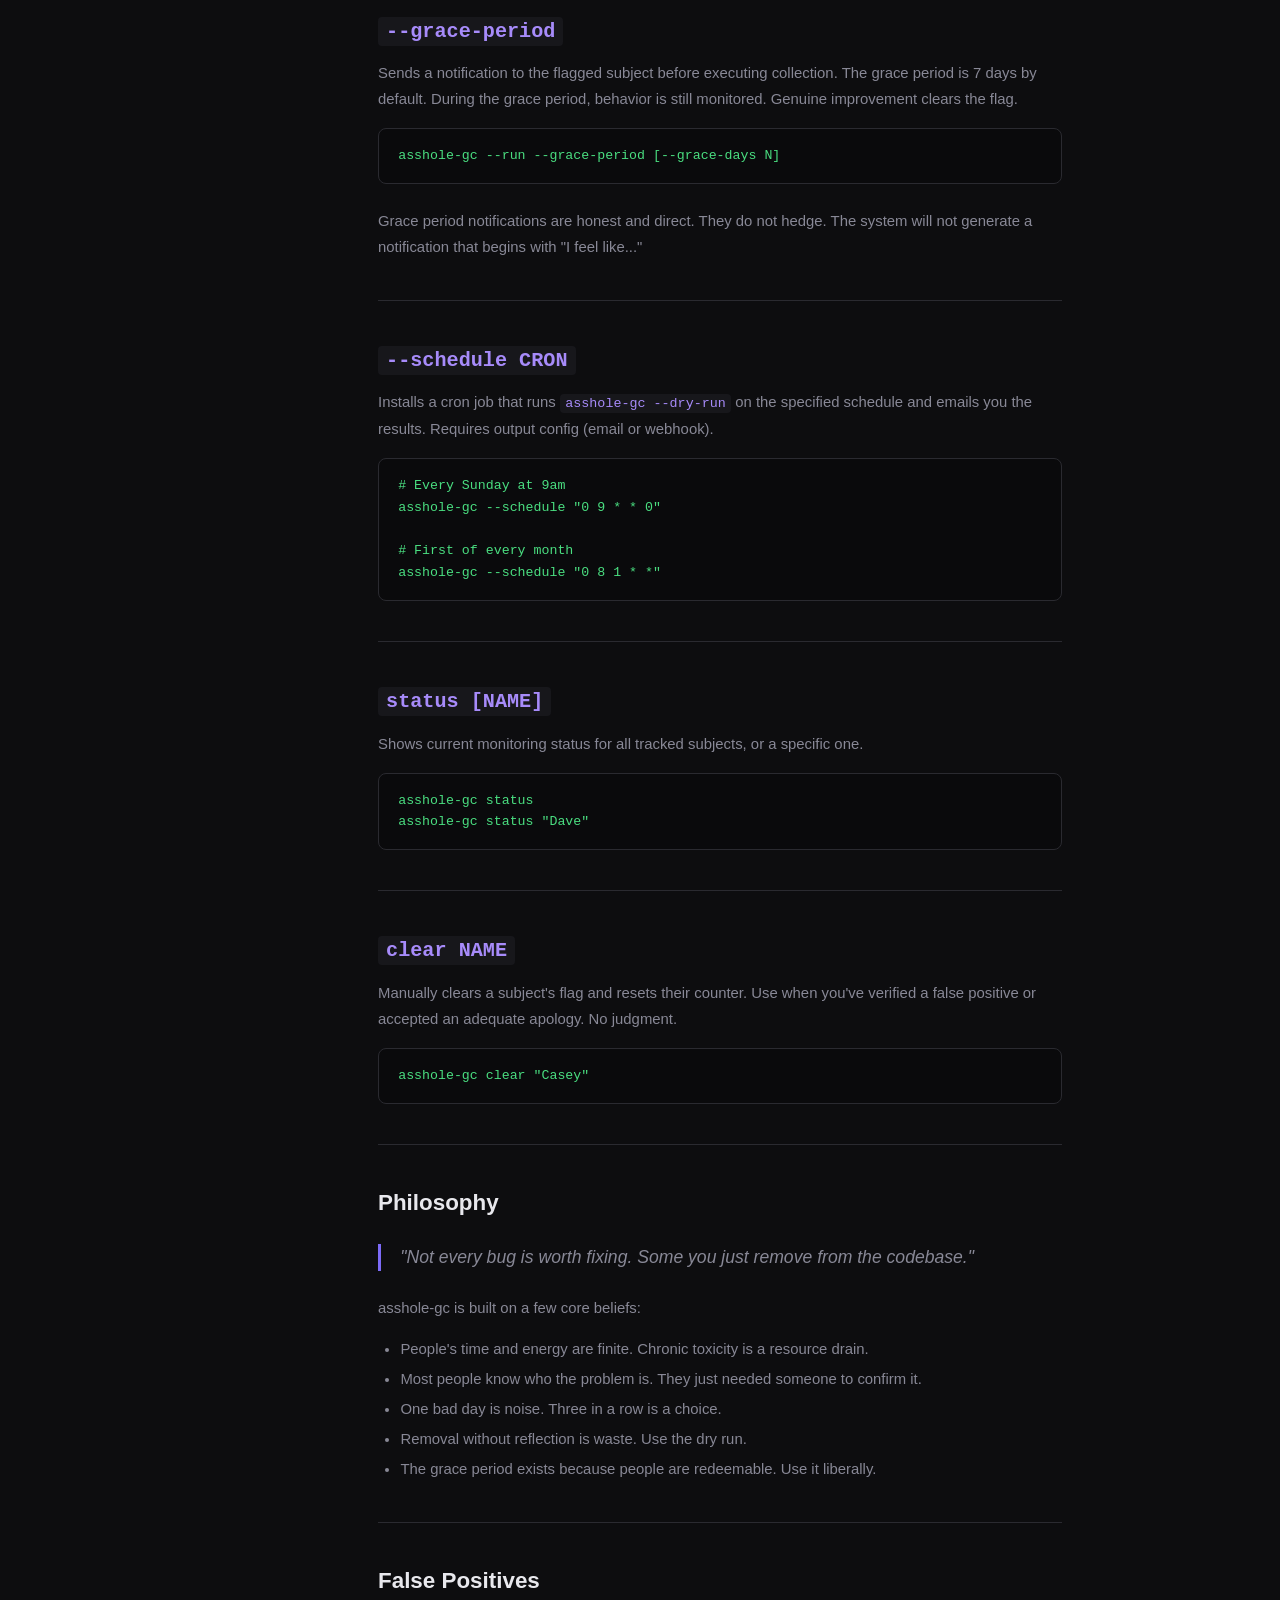
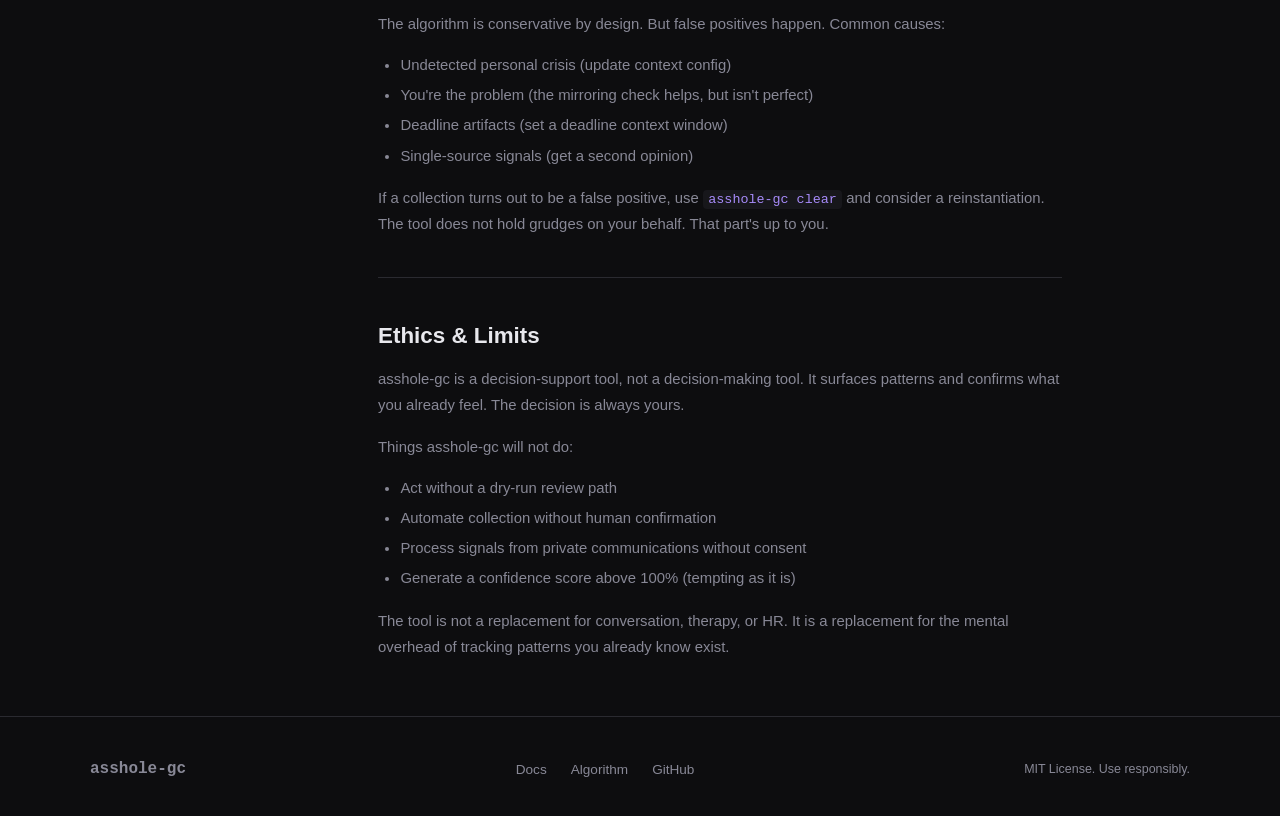
==== commit 046386c0: "Remove invented asshole-gc.dev domain" ====
--- a/docs/docs.html
+++ b/docs/docs.html
@@ -74,7 +74,7 @@
 
       <h3>Install script</h3>
       <div class="code-snippet">
-        <pre><code>curl -fsSL https://asshole-gc.dev/install.sh | sh</code></pre>
+        <pre><code>curl -fsSL # coming soon | sh</code></pre>
       </div>
 
       <hr class="doc-divider">
